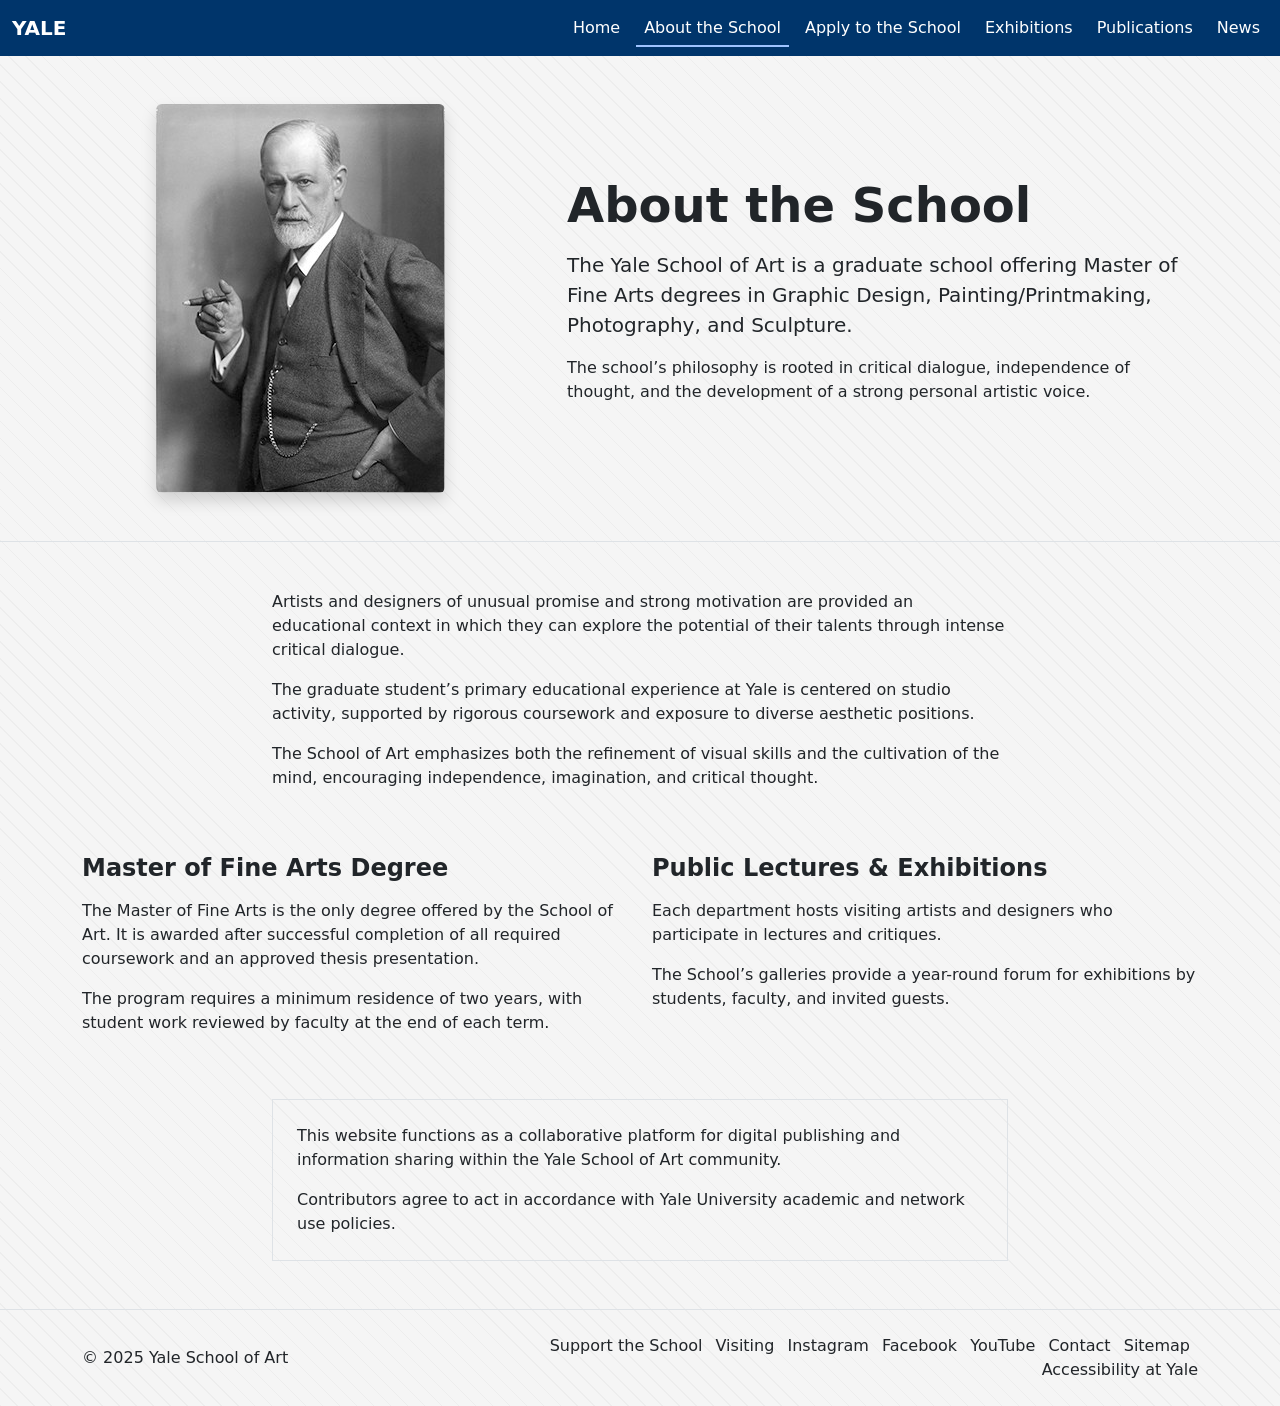
==== aboutschool.html @ e5db576a "tuff hatter es kesz" ====
<!DOCTYPE html>
<html lang="en">

<head>
    <meta charset="UTF-8">
    <meta name="viewport" content="width=device-width, initial-scale=1.0">
    <title>About – Yale School of Art</title>
    <link href="https://cdn.jsdelivr.net/npm/bootstrap@5.3.8/dist/css/bootstrap.min.css" rel="stylesheet">
    <link rel="stylesheet" href="style.css">
</head>

<body>

    <nav class="navbar navbar-expand-lg navbar-yale">
    <div class="container-fluid">
      <a class="navbar-brand" href="#">YALE</a>

      <button class="navbar-toggler" type="button" data-bs-toggle="collapse" data-bs-target="#yaleNavbar">
        <span class="navbar-toggler-icon"></span>
      </button>

      <div class="collapse navbar-collapse" id="yaleNavbar">
        <ul class="navbar-nav ms-auto mb-2 mb-lg-0 gap-2">
          <li class="nav-item">
            <a class="nav-link btn nav-btn" href="#">
              Home
            </a>
          </li>

          <li class="nav-item">
            <a class="nav-link btn nav-btn active" aria-current="page" href="#">
              About the School
            </a>
          </li>

          <li class="nav-item">
            <a class="nav-link btn nav-btn" href="#">
              Apply to the School
            </a>
          </li>

          <li class="nav-item">
            <a class="nav-link btn nav-btn" href="#">
              Exhibitions
            </a>
          </li>

          <li class="nav-item">
            <a class="nav-link btn nav-btn" href="#">
              Publications
            </a>
          </li>

          <li class="nav-item">
            <a class="nav-link btn nav-btn" href="#">
              News
            </a>
          </li>
        </ul>

      </div>
    </div>
  </nav>
    <header class="py-5 border-bottom">
        <div class="container">
            <div class="row align-items-center g-5">

                <div class="col-md-5 text-center">
                    <img src="/forrás anyag/forrás kép/fontosember_aboutschool.png"
                        alt="Important historical figure related to the school" class="img-fluid rounded shadow">
                </div>

                <div class="col-md-7">
                    <h1 class="display-5 fw-bold mb-3">About the School</h1>
                    <p class="lead">
                        The Yale School of Art is a graduate school offering Master of Fine Arts degrees in
                        Graphic Design, Painting/Printmaking, Photography, and Sculpture.
                    </p>
                    <p>
                        The school’s philosophy is rooted in critical dialogue, independence of thought,
                        and the development of a strong personal artistic voice.
                    </p>
                </div>

            </div>
        </div>
    </header>


    <main class="container my-5">

        <section class="row justify-content-center mb-5">
            <div class="col-lg-8">
                <p>
                    Artists and designers of unusual promise and strong motivation are provided an educational
                    context in which they can explore the potential of their talents through intense critical dialogue.
                </p>
                <p>
                    The graduate student’s primary educational experience at Yale is centered on studio activity,
                    supported by rigorous coursework and exposure to diverse aesthetic positions.
                </p>
                <p>
                    The School of Art emphasizes both the refinement of visual skills and the cultivation of the mind,
                    encouraging independence, imagination, and critical thought.
                </p>
            </div>
        </section>

        <section class="row g-4 mb-5">
            <div class="col-md-6">
                <h2 class="h4 fw-bold mb-3">Master of Fine Arts Degree</h2>
                <p>
                    The Master of Fine Arts is the only degree offered by the School of Art. It is awarded after
                    successful completion of all required coursework and an approved thesis presentation.
                </p>
                <p>
                    The program requires a minimum residence of two years, with student work reviewed by faculty
                    at the end of each term.
                </p>
            </div>

            <div class="col-md-6">
                <h2 class="h4 fw-bold mb-3">Public Lectures & Exhibitions</h2>
                <p>
                    Each department hosts visiting artists and designers who participate in lectures and critiques.
                </p>
                <p>
                    The School’s galleries provide a year-round forum for exhibitions by students, faculty, and
                    invited guests.
                </p>
            </div>
        </section>

        <section class="row justify-content-center">
            <div class="col-lg-8">
                <div class="p-4 border">
                    <p>
                        This website functions as a collaborative platform for digital publishing and information
                        sharing within the Yale School of Art community.
                    </p>
                    <p class="mb-0">
                        Contributors agree to act in accordance with Yale University academic and network use policies.
                    </p>
                </div>
            </div>
        </section>

    </main>

    <footer class="border-top py-4 mt-5">
        <div class="container">
            <div class="row align-items-center">

                <div class="col-md-4 mb-3 mb-md-0">
                    © 2025 Yale School of Art
                </div>

                <div class="col-md-8 text-md-end">
                    <ul class="list-inline mb-0">
                        <li class="list-inline-item">
                            <a href="https://www.art.yale.edu/about/support-the-school" target="_blank"
                                rel="noopener noreferrer" class="text-decoration-none text-dark">
                                Support the School
                            </a>
                        </li>
                        <li class="list-inline-item">
                            <a href="https://www.art.yale.edu/about/visiting" target="_blank" rel="noopener noreferrer"
                                class="text-decoration-none text-dark">
                                Visiting
                            </a>
                        </li>
                        <li class="list-inline-item">
                            <a href="https://www.instagram.com/yaleschoolofart/" target="_blank"
                                rel="noopener noreferrer" class="text-decoration-none text-dark">
                                Instagram
                            </a>
                        </li>
                        <li class="list-inline-item">
                            <a href="https://www.facebook.com/YaleSchoolofArt/" target="_blank"
                                rel="noopener noreferrer" class="text-decoration-none text-dark">
                                Facebook
                            </a>
                        </li>
                        <li class="list-inline-item">
                            <a href="http://yaleart.org/youtube" target="_blank" rel="noopener noreferrer"
                                class="text-decoration-none text-dark">
                                YouTube
                            </a>
                        </li>
                        <li class="list-inline-item">
                            <a href="https://www.art.yale.edu/about/contact" target="_blank" rel="noopener noreferrer"
                                class="text-decoration-none text-dark">
                                Contact
                            </a>
                        </li>
                        <li class="list-inline-item">
                            <a href="https://www.art.yale.edu/sitemap" target="_blank" rel="noopener noreferrer"
                                class="text-decoration-none text-dark">
                                Sitemap
                            </a>
                        </li>
                        <li class="list-inline-item">
                            <a href="https://your.yale.edu/policies-procedures/policies/1605-web-accessibility-policy"
                                target="_blank" rel="noopener noreferrer" class="text-decoration-none text-dark">
                                Accessibility at Yale
                            </a>
                        </li>

                    </ul>
                </div>

            </div>
        </div>
    </footer>


    <script src="https://cdn.jsdelivr.net/npm/bootstrap@5.3.8/dist/js/bootstrap.bundle.min.js"></script>
</body>

</html>
---- style.css ----
body {
  min-height: 100vh;
  background-color: #f5f5f5;
  background-image:
    repeating-linear-gradient(
      45deg,
      rgba(0, 0, 0, 0.03),
      rgba(0, 0, 0, 0.03) 1px,
      transparent 1px,
      transparent 12px
    );
}



.navbar-yale {
  background-color: #00356B;
}

.navbar-yale .navbar-brand {
  color: #ffffff;
  font-weight: 600;
}

.navbar-yale .navbar-brand:hover {
  color: #ffffff;
}

.navbar-yale .nav-btn {
  position: relative;
  color: #ffffff;
  background-color: transparent;
  border: none;
  padding: 0.45rem 0.9rem;
  font-weight: 500;
  text-decoration: none;
  transition: color 0.15s ease;
}

.navbar-yale .nav-btn:hover {
  color: #9ec3ff;
}

.navbar-yale .nav-btn.active,
.navbar-yale .nav-btn[aria-current="page"] {
  color: #ffffff;
}

.navbar-yale .nav-btn.active::after,
.navbar-yale .nav-btn[aria-current="page"]::after {
  content: "";
  position: absolute;
  left: 0;
  right: 0;
  bottom: 0;
  height: 2px;
  background-color: #9ec3ff;
}
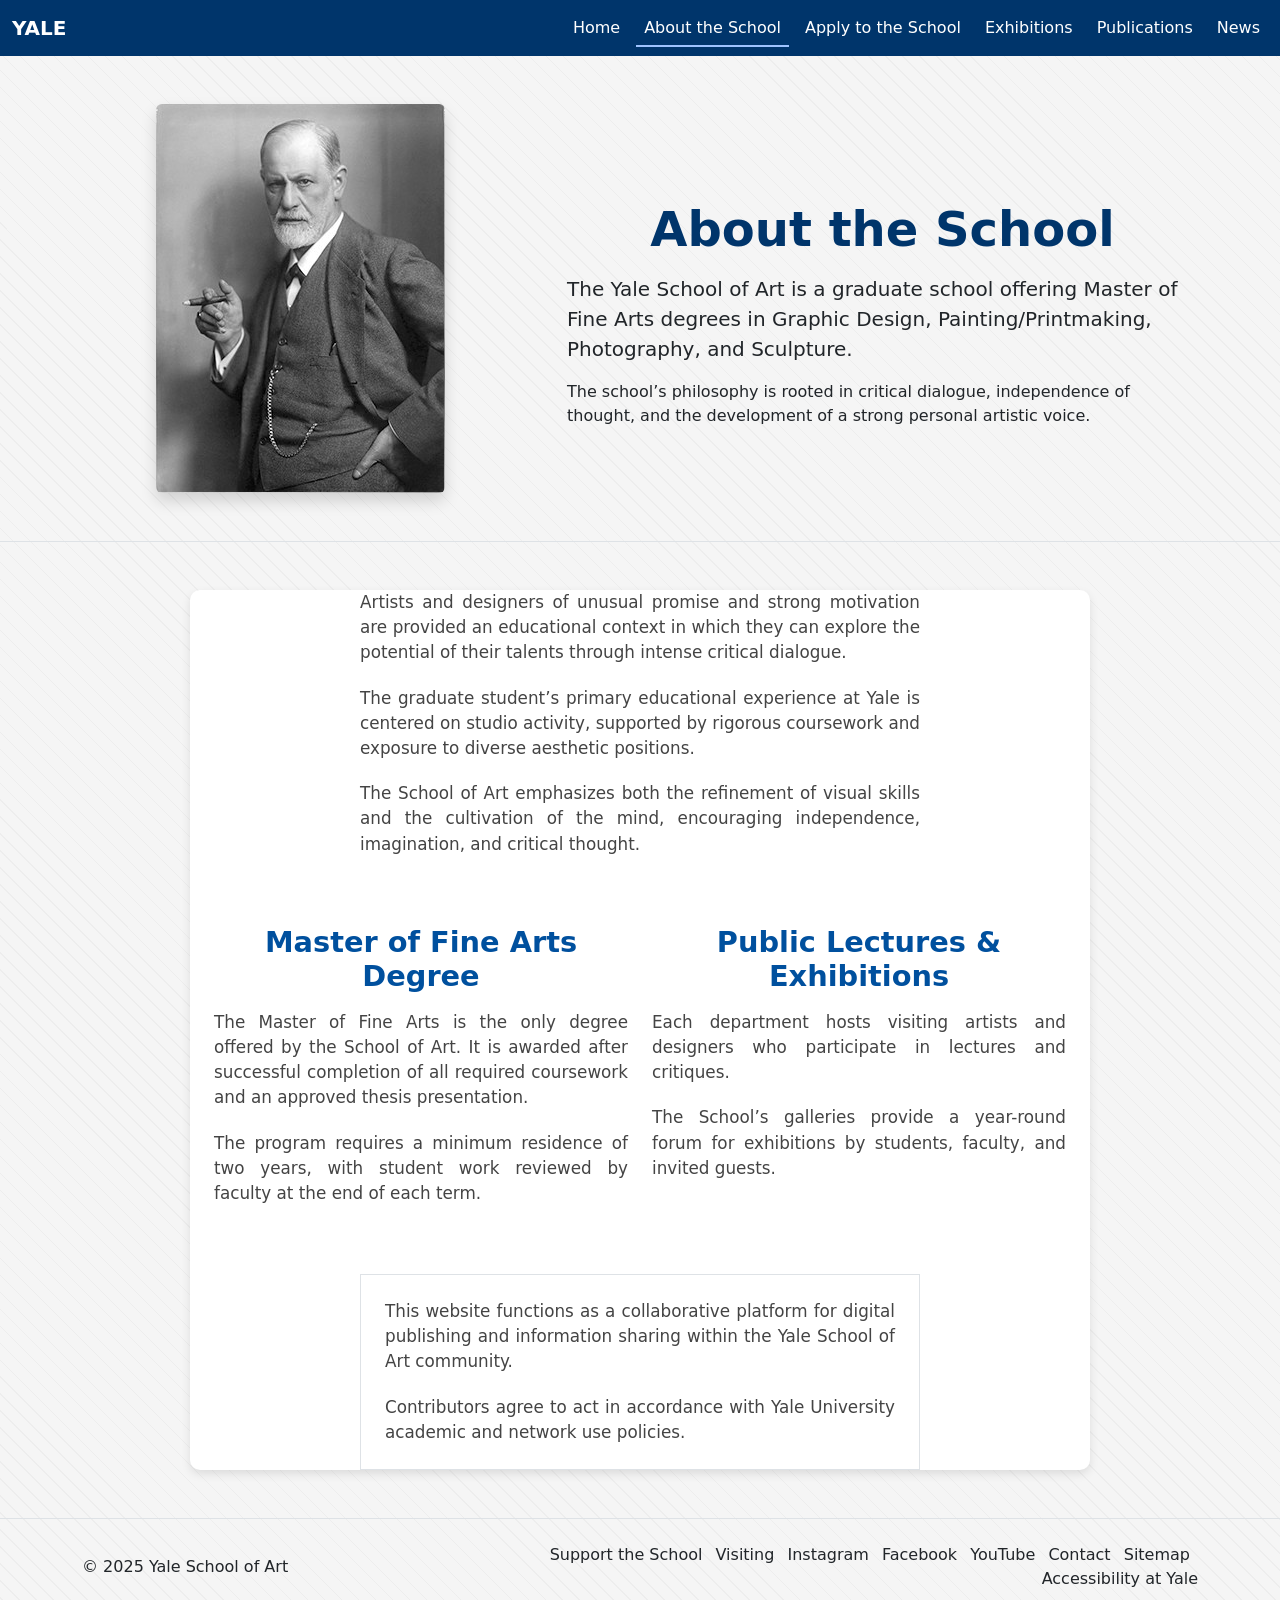
==== commit 87aa470b: "kesz mara" ====
--- a/aboutschool.html
+++ b/aboutschool.html
@@ -7,6 +7,7 @@
     <title>About – Yale School of Art</title>
     <link href="https://cdn.jsdelivr.net/npm/bootstrap@5.3.8/dist/css/bootstrap.min.css" rel="stylesheet">
     <link rel="stylesheet" href="style.css">
+    <link rel="stylesheet" href="style-about.css">
 </head>
 
 <body>
--- a/style.css
+++ b/style.css
@@ -1,18 +1,3 @@
-body {
-  min-height: 100vh;
-  background-color: #f5f5f5;
-  background-image:
-    repeating-linear-gradient(
-      45deg,
-      rgba(0, 0, 0, 0.03),
-      rgba(0, 0, 0, 0.03) 1px,
-      transparent 1px,
-      transparent 12px
-    );
-}
-
-
-
 .navbar-yale {
   background-color: #00356B;
 }
--- a/style-about.css
+++ b/style-about.css
@@ -0,0 +1,94 @@
+body {
+  min-height: 100vh;
+  background-color: #f5f5f5;
+  background-image:
+    repeating-linear-gradient(
+      45deg,
+      rgba(0, 0, 0, 0.03),
+      rgba(0, 0, 0, 0.03) 1px,
+      transparent 1px,
+      transparent 12px
+    );
+}
+
+
+
+header h1 {
+    font-size: 2.8rem;
+    font-weight: 800;
+    margin: 3rem 0 1.5rem 0;
+    text-align: center;
+    color: #00356b;
+}
+
+main.container {
+    max-width: 900px;
+    margin: 0 auto 4rem auto;
+    padding: 0 1.5rem;
+    background-color: #fff;
+    box-shadow: 0 4px 10px rgba(0, 0, 0, 0.1);
+    border-radius: 10px;
+}
+
+main.container h2 {
+    font-size: 1.8rem;
+    font-weight: 700;
+    margin-bottom: 1rem;
+    color: #00509e;
+    text-align: center;
+}
+
+main.container p {
+    font-size: 1.05rem;
+    margin-bottom: 1.25rem;
+    color: #444;
+    text-align: justify;
+}
+
+article {
+    max-width: 850px;
+    margin: 2rem auto;
+    background-color: #e9f1fa;
+    padding: 2rem;
+    border-radius: 8px;
+    color: #333;
+    font-size: 1rem;
+    line-height: 1.6;
+    box-shadow: 0 2px 8px rgba(0, 0, 0, 0.05);
+}
+
+.row.row-cols-2 {
+    display: flex;
+    gap: 2rem;
+    max-width: 900px;
+    margin: 3rem auto;
+}
+
+.row.row-cols-2>.col {
+    background-color: #f0f6fc;
+    padding: 1.8rem;
+    border-radius: 10px;
+    box-shadow: 0 3px 7px rgba(0, 0, 0, 0.07);
+    flex: 1;
+}
+
+.row.row-cols-2>.col h2 {
+    font-size: 1.4rem;
+    color: #004b8d;
+    margin-bottom: 1rem;
+}
+
+.row.row-cols-2>.col p {
+    font-size: 1rem;
+    color: #555;
+    line-height: 1.5;
+}
+
+img.about-image {
+    display: block;
+    max-width: 250px;
+    border-radius: 12px;
+    margin: 1.5rem auto;
+    box-shadow: 0 4px 15px rgba(0, 0, 0, 0.15);
+    border: 4px solid #00356b;
+}
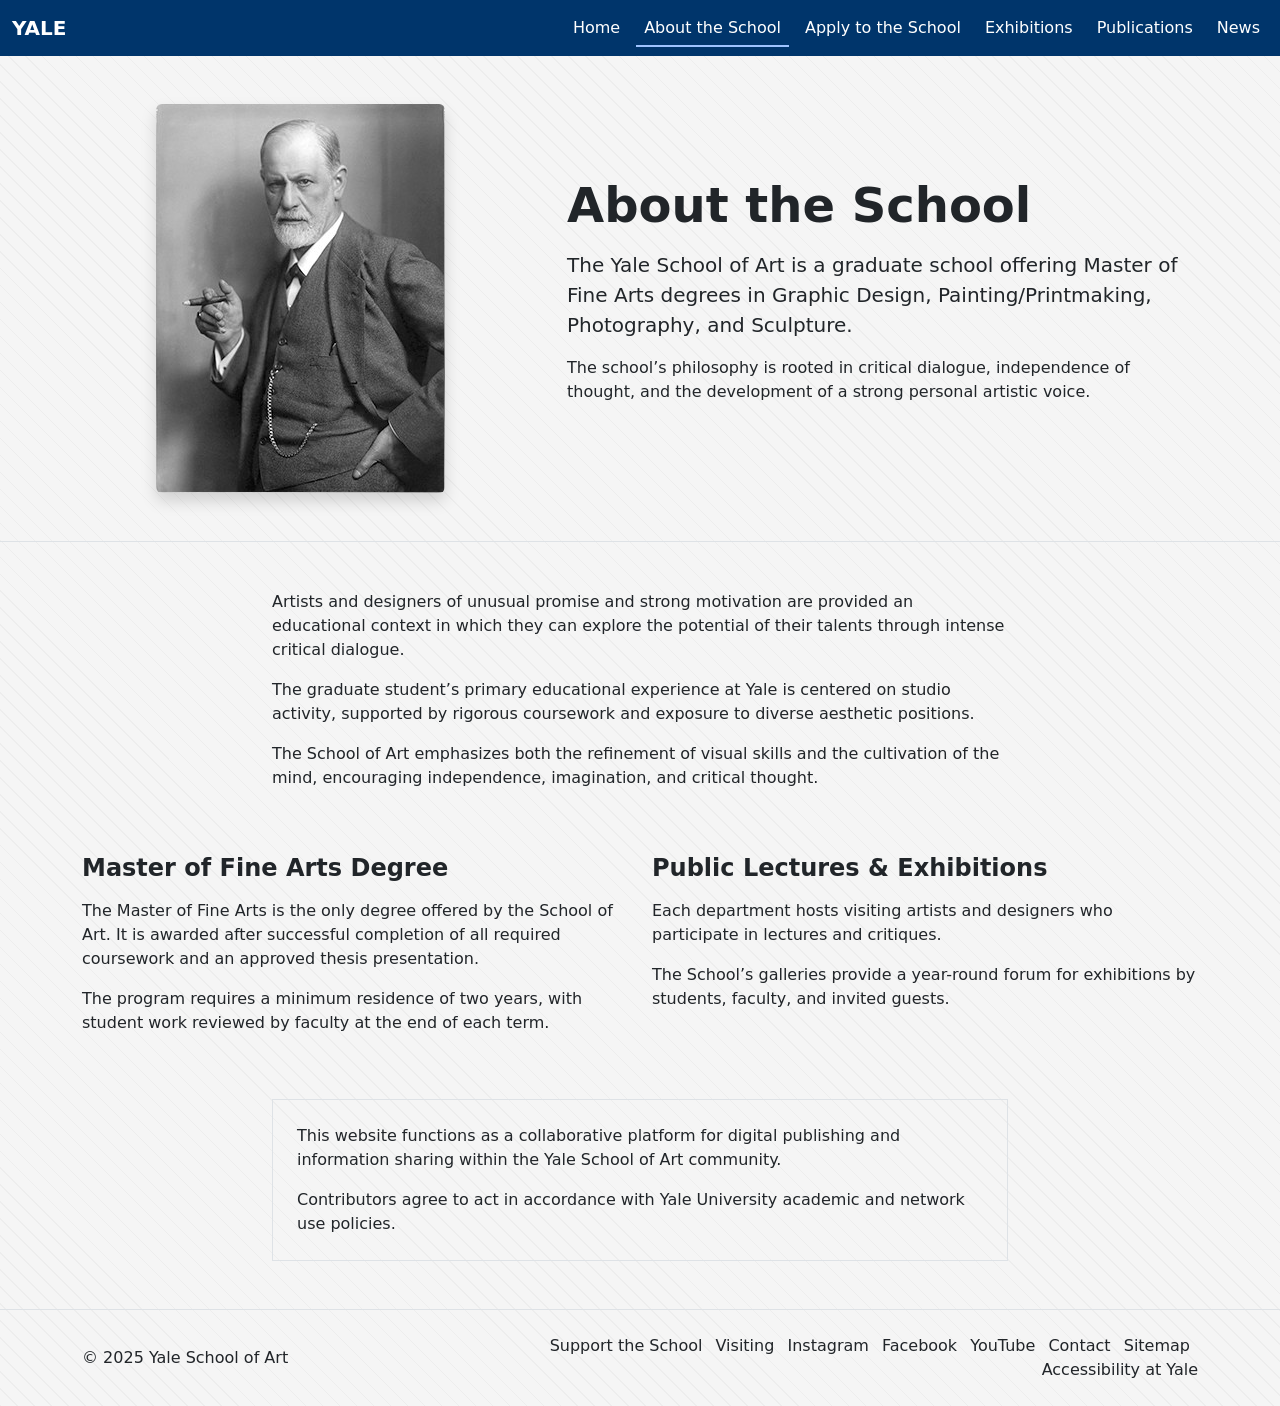
==== commit 9a1a7300: "Home haladás tufa" ====
--- a/aboutschool.html
+++ b/aboutschool.html
@@ -7,7 +7,6 @@
     <title>About – Yale School of Art</title>
     <link href="https://cdn.jsdelivr.net/npm/bootstrap@5.3.8/dist/css/bootstrap.min.css" rel="stylesheet">
     <link rel="stylesheet" href="style.css">
-    <link rel="stylesheet" href="style-about.css">
 </head>
 
 <body>
--- a/style.css
+++ b/style.css
@@ -1,3 +1,18 @@
+body {
+  min-height: 100vh;
+  background-color: #f5f5f5;
+  background-image:
+    repeating-linear-gradient(
+      45deg,
+      rgba(0, 0, 0, 0.03),
+      rgba(0, 0, 0, 0.03) 1px,
+      transparent 1px,
+      transparent 12px
+    );
+}
+
+
+
 .navbar-yale {
   background-color: #00356B;
 }
@@ -40,4 +55,4 @@
   bottom: 0;
   height: 2px;
   background-color: #9ec3ff;
-}+}
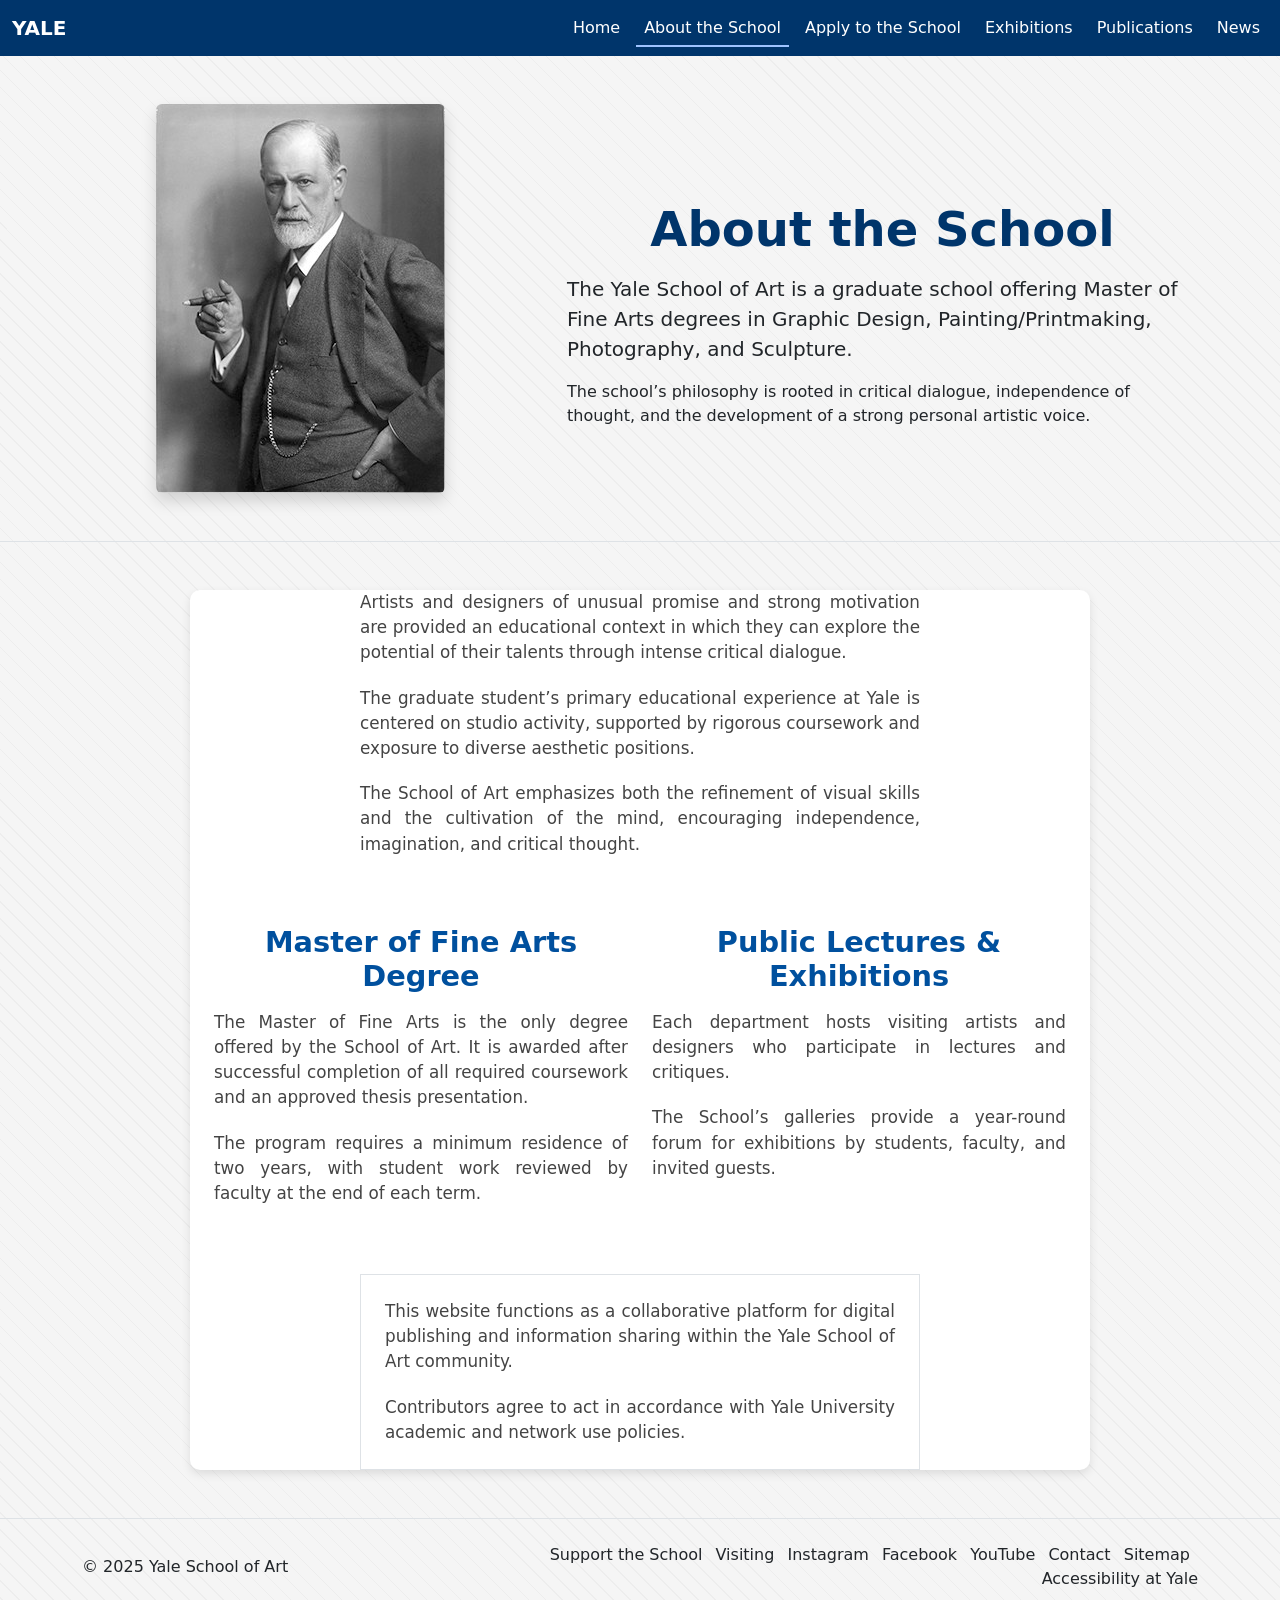
==== commit eb619d95: "nav dolgok" ====
--- a/aboutschool.html
+++ b/aboutschool.html
@@ -4,63 +4,64 @@
 <head>
     <meta charset="UTF-8">
     <meta name="viewport" content="width=device-width, initial-scale=1.0">
-    <title>About – Yale School of Art</title>
+    <title>About - Yale School of Art</title>
     <link href="https://cdn.jsdelivr.net/npm/bootstrap@5.3.8/dist/css/bootstrap.min.css" rel="stylesheet">
     <link rel="stylesheet" href="style.css">
+    <link rel="stylesheet" href="style-about.css">
 </head>
 
 <body>
 
     <nav class="navbar navbar-expand-lg navbar-yale">
-    <div class="container-fluid">
-      <a class="navbar-brand" href="#">YALE</a>
-
-      <button class="navbar-toggler" type="button" data-bs-toggle="collapse" data-bs-target="#yaleNavbar">
-        <span class="navbar-toggler-icon"></span>
-      </button>
-
-      <div class="collapse navbar-collapse" id="yaleNavbar">
-        <ul class="navbar-nav ms-auto mb-2 mb-lg-0 gap-2">
-          <li class="nav-item">
-            <a class="nav-link btn nav-btn" href="#">
-              Home
-            </a>
-          </li>
-
-          <li class="nav-item">
-            <a class="nav-link btn nav-btn active" aria-current="page" href="#">
-              About the School
-            </a>
-          </li>
-
-          <li class="nav-item">
-            <a class="nav-link btn nav-btn" href="#">
-              Apply to the School
-            </a>
-          </li>
-
-          <li class="nav-item">
-            <a class="nav-link btn nav-btn" href="#">
-              Exhibitions
-            </a>
-          </li>
-
-          <li class="nav-item">
-            <a class="nav-link btn nav-btn" href="#">
-              Publications
-            </a>
-          </li>
-
-          <li class="nav-item">
-            <a class="nav-link btn nav-btn" href="#">
-              News
-            </a>
-          </li>
-        </ul>
-
-      </div>
-    </div>
-  </nav>
+        <div class="container-fluid">
+            <a class="navbar-brand" href="#">YALE</a>
+
+            <button class="navbar-toggler" type="button" data-bs-toggle="collapse" data-bs-target="#yaleNavbar">
+                <span class="navbar-toggler-icon"></span>
+            </button>
+
+            <div class="collapse navbar-collapse" id="yaleNavbar">
+                <ul class="navbar-nav ms-auto mb-2 mb-lg-0 gap-2">
+                    <li class="nav-item">
+                        <a class="nav-link btn nav-btn" href="home.html">
+                            Home
+                        </a>
+                    </li>
+
+                    <li class="nav-item">
+                        <a class="nav-link btn nav-btn active" aria-current="page" href="aboutschool.html">
+                            About the School
+                        </a>
+                    </li>
+
+                    <li class="nav-item">
+                        <a class="nav-link btn nav-btn" href="applytoschool.html">
+                            Apply to the School
+                        </a>
+                    </li>
+
+                    <li class="nav-item">
+                        <a class="nav-link btn nav-btn" href="exhibitions.html">
+                            Exhibitions
+                        </a>
+                    </li>
+
+                    <li class="nav-item">
+                        <a class="nav-link btn nav-btn" href="publications.html">
+                            Publications
+                        </a>
+                    </li>
+
+                    <li class="nav-item">
+                        <a class="nav-link btn nav-btn" href="news.html">
+                            News
+                        </a>
+                    </li>
+                </ul>
+
+            </div>
+        </div>
+    </nav>
     <header class="py-5 border-bottom">
         <div class="container">
             <div class="row align-items-center g-5">
--- a/style-about.css
+++ b/style-about.css
@@ -0,0 +1,94 @@
+body {
+  min-height: 100vh;
+  background-color: #f5f5f5;
+  background-image:
+    repeating-linear-gradient(
+      45deg,
+      rgba(0, 0, 0, 0.03),
+      rgba(0, 0, 0, 0.03) 1px,
+      transparent 1px,
+      transparent 12px
+    );
+}
+
+
+
+header h1 {
+    font-size: 2.8rem;
+    font-weight: 800;
+    margin: 3rem 0 1.5rem 0;
+    text-align: center;
+    color: #00356b;
+}
+
+main.container {
+    max-width: 900px;
+    margin: 0 auto 4rem auto;
+    padding: 0 1.5rem;
+    background-color: #fff;
+    box-shadow: 0 4px 10px rgba(0, 0, 0, 0.1);
+    border-radius: 10px;
+}
+
+main.container h2 {
+    font-size: 1.8rem;
+    font-weight: 700;
+    margin-bottom: 1rem;
+    color: #00509e;
+    text-align: center;
+}
+
+main.container p {
+    font-size: 1.05rem;
+    margin-bottom: 1.25rem;
+    color: #444;
+    text-align: justify;
+}
+
+article {
+    max-width: 850px;
+    margin: 2rem auto;
+    background-color: #e9f1fa;
+    padding: 2rem;
+    border-radius: 8px;
+    color: #333;
+    font-size: 1rem;
+    line-height: 1.6;
+    box-shadow: 0 2px 8px rgba(0, 0, 0, 0.05);
+}
+
+.row.row-cols-2 {
+    display: flex;
+    gap: 2rem;
+    max-width: 900px;
+    margin: 3rem auto;
+}
+
+.row.row-cols-2>.col {
+    background-color: #f0f6fc;
+    padding: 1.8rem;
+    border-radius: 10px;
+    box-shadow: 0 3px 7px rgba(0, 0, 0, 0.07);
+    flex: 1;
+}
+
+.row.row-cols-2>.col h2 {
+    font-size: 1.4rem;
+    color: #004b8d;
+    margin-bottom: 1rem;
+}
+
+.row.row-cols-2>.col p {
+    font-size: 1rem;
+    color: #555;
+    line-height: 1.5;
+}
+
+img.about-image {
+    display: block;
+    max-width: 250px;
+    border-radius: 12px;
+    margin: 1.5rem auto;
+    box-shadow: 0 4px 15px rgba(0, 0, 0, 0.15);
+    border: 4px solid #00356b;
+}
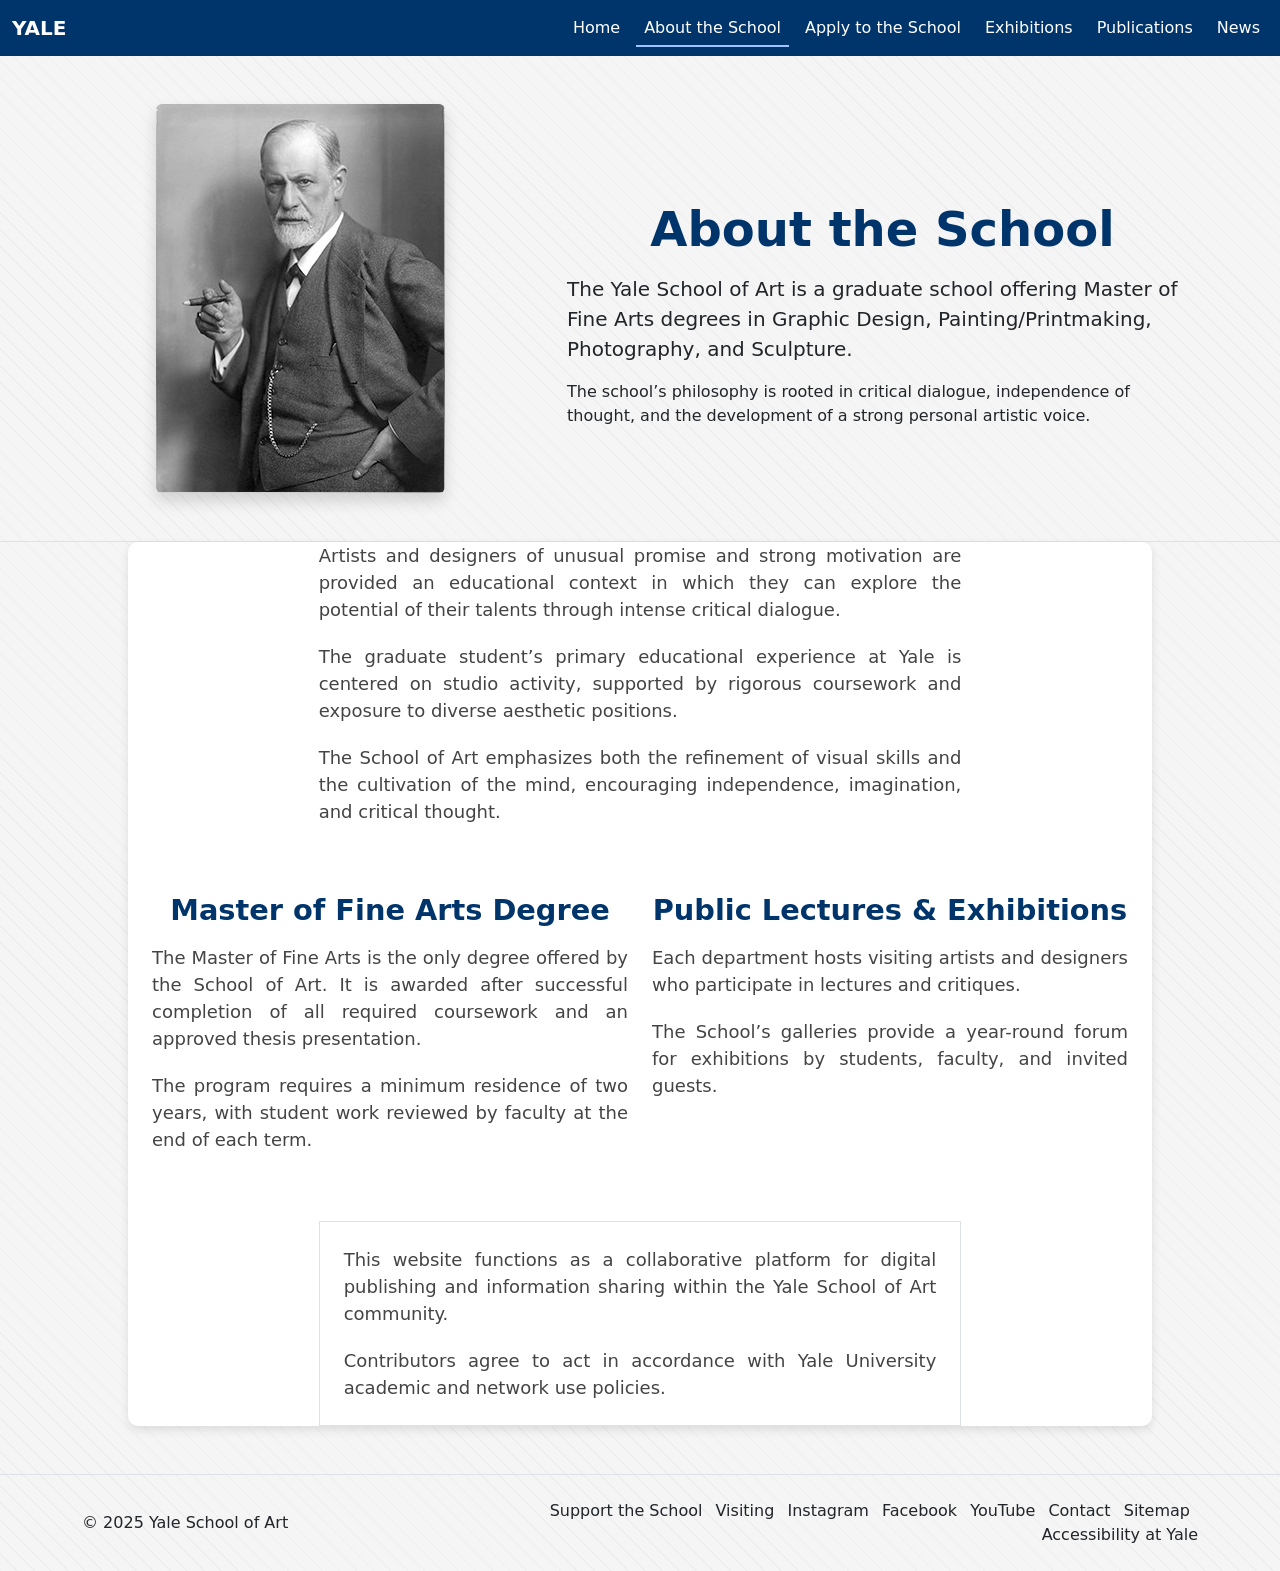
==== commit 144de4df: "gg" ====
--- a/aboutschool.html
+++ b/aboutschool.html
@@ -67,7 +67,7 @@
             <div class="row align-items-center g-5">
 
                 <div class="col-md-5 text-center">
-                    <img src="/forrás anyag/forrás kép/fontosember_aboutschool.png"
+                    <img src="forrás_anyag/forrás_kép/fontosember_aboutschool.png"
                         alt="Important historical figure related to the school" class="img-fluid rounded shadow">
                 </div>
 
@@ -88,7 +88,7 @@
     </header>
 
 
-    <main class="container my-5">
+    <main class="container mb-5">
 
         <section class="row justify-content-center mb-5">
             <div class="col-lg-8">
--- a/style.css
+++ b/style.css
@@ -1,3 +1,4 @@
+/* Body */
 body {
   min-height: 100vh;
   background-color: #f5f5f5;
@@ -11,8 +12,14 @@
     );
 }
 
+/* Bootstrap card image magasság AI */
+.card-img-top {
+    max-height: 400px;
+    object-fit: cover;
+}
 
 
+/* Navbar */
 .navbar-yale {
   background-color: #00356B;
 }
--- a/style-about.css
+++ b/style-about.css
@@ -22,8 +22,8 @@
 }
 
 main.container {
-    max-width: 900px;
-    margin: 0 auto 4rem auto;
+    width: 80%;
+    margin: 5px, auto;
     padding: 0 1.5rem;
     background-color: #fff;
     box-shadow: 0 4px 10px rgba(0, 0, 0, 0.1);
@@ -34,12 +34,12 @@
     font-size: 1.8rem;
     font-weight: 700;
     margin-bottom: 1rem;
-    color: #00509e;
+    color: #00356b;
     text-align: center;
 }
 
 main.container p {
-    font-size: 1.05rem;
+    font-size: large;
     margin-bottom: 1.25rem;
     color: #444;
     text-align: justify;
@@ -54,7 +54,7 @@
     color: #333;
     font-size: 1rem;
     line-height: 1.6;
-    box-shadow: 0 2px 8px rgba(0, 0, 0, 0.05);
+    box-shadow: 0 2px 8px rgba(0, 0, 0, 0.35);
 }
 
 .row.row-cols-2 {
